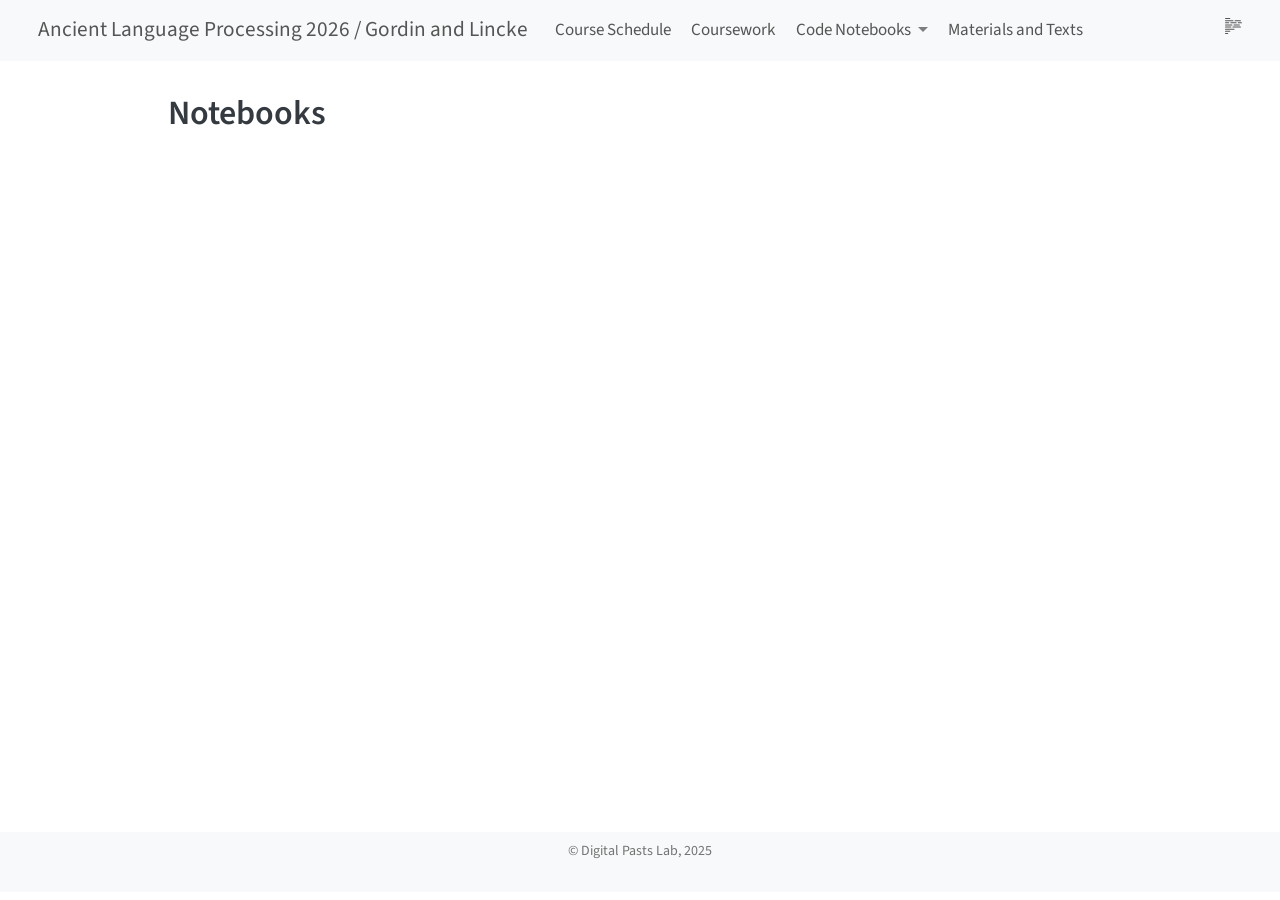
==== docs/notebooks/index.html @ a2f08568 "update ALP 2026 schedule" ====
<!DOCTYPE html>
<html xmlns="http://www.w3.org/1999/xhtml" lang="en" xml:lang="en"><head>

<meta charset="utf-8">
<meta name="generator" content="quarto-1.7.34">

<meta name="viewport" content="width=device-width, initial-scale=1.0, user-scalable=yes">


<title>Notebooks – Ancient Language Processing 2026 / Gordin and Lincke</title>
<style>
code{white-space: pre-wrap;}
span.smallcaps{font-variant: small-caps;}
div.columns{display: flex; gap: min(4vw, 1.5em);}
div.column{flex: auto; overflow-x: auto;}
div.hanging-indent{margin-left: 1.5em; text-indent: -1.5em;}
ul.task-list{list-style: none;}
ul.task-list li input[type="checkbox"] {
  width: 0.8em;
  margin: 0 0.8em 0.2em -1em; /* quarto-specific, see https://github.com/quarto-dev/quarto-cli/issues/4556 */ 
  vertical-align: middle;
}
</style>


<script src="../site_libs/quarto-nav/quarto-nav.js"></script>
<script src="../site_libs/quarto-nav/headroom.min.js"></script>
<script src="../site_libs/clipboard/clipboard.min.js"></script>
<script src="../site_libs/quarto-search/autocomplete.umd.js"></script>
<script src="../site_libs/quarto-search/fuse.min.js"></script>
<script src="../site_libs/quarto-search/quarto-search.js"></script>
<meta name="quarto:offset" content="../">
<script src="../site_libs/quarto-html/quarto.js" type="module"></script>
<script src="../site_libs/quarto-html/tabsets/tabsets.js" type="module"></script>
<script src="../site_libs/quarto-html/popper.min.js"></script>
<script src="../site_libs/quarto-html/tippy.umd.min.js"></script>
<script src="../site_libs/quarto-html/anchor.min.js"></script>
<link href="../site_libs/quarto-html/tippy.css" rel="stylesheet">
<link href="../site_libs/quarto-html/quarto-syntax-highlighting-c8ad9e5dbd60b7b70b38521ab19b7da4.css" rel="stylesheet" id="quarto-text-highlighting-styles">
<script src="../site_libs/bootstrap/bootstrap.min.js"></script>
<link href="../site_libs/bootstrap/bootstrap-icons.css" rel="stylesheet">
<link href="../site_libs/bootstrap/bootstrap-800d58d8a656452b2cf839acf4fa445e.min.css" rel="stylesheet" append-hash="true" id="quarto-bootstrap" data-mode="light">
<script id="quarto-search-options" type="application/json">{
  "location": "navbar",
  "copy-button": false,
  "collapse-after": 3,
  "panel-placement": "end",
  "type": "overlay",
  "limit": 50,
  "keyboard-shortcut": [
    "f",
    "/",
    "s"
  ],
  "show-item-context": false,
  "language": {
    "search-no-results-text": "No results",
    "search-matching-documents-text": "matching documents",
    "search-copy-link-title": "Copy link to search",
    "search-hide-matches-text": "Hide additional matches",
    "search-more-match-text": "more match in this document",
    "search-more-matches-text": "more matches in this document",
    "search-clear-button-title": "Clear",
    "search-text-placeholder": "",
    "search-detached-cancel-button-title": "Cancel",
    "search-submit-button-title": "Submit",
    "search-label": "Search"
  }
}</script>
<link rel="preconnect" href="https://fonts.googleapis.com">
<link rel="preconnect" href="https://fonts.gstatic.com" crossorigin="">
<link href="https://fonts.googleapis.com/css2?family=Alef:wght@400;700&amp;display=swap" rel="stylesheet">


<link rel="stylesheet" href="../styles.css">
<meta property="og:title" content="Notebooks – Ancient Language Processing 2026 / Gordin and Lincke">
<meta property="og:site_name" content="Ancient Language Processing 2026 / Gordin and Lincke">
</head>

<body class="nav-fixed quarto-light">

<div id="quarto-search-results"></div>
  <header id="quarto-header" class="headroom fixed-top">
    <nav class="navbar navbar-expand-lg " data-bs-theme="dark">
      <div class="navbar-container container-fluid">
      <div class="navbar-brand-container mx-auto">
    <a href="../index.html" class="navbar-brand navbar-brand-logo">
    <img src="../digpasts_logo.png" alt="" class="navbar-logo">
    </a>
    <a class="navbar-brand" href="../index.html">
    <span class="navbar-title">Ancient Language Processing 2026 / Gordin and Lincke</span>
    </a>
  </div>
            <div id="quarto-search" class="" title="Search"></div>
          <button class="navbar-toggler" type="button" data-bs-toggle="collapse" data-bs-target="#navbarCollapse" aria-controls="navbarCollapse" role="menu" aria-expanded="false" aria-label="Toggle navigation" onclick="if (window.quartoToggleHeadroom) { window.quartoToggleHeadroom(); }">
  <span class="navbar-toggler-icon"></span>
</button>
          <div class="collapse navbar-collapse" id="navbarCollapse">
            <ul class="navbar-nav navbar-nav-scroll me-auto">
  <li class="nav-item">
    <a class="nav-link" href="../about.html"> 
<span class="menu-text">Course Schedule</span></a>
  </li>  
  <li class="nav-item">
    <a class="nav-link" href="../coursework.html"> 
<span class="menu-text">Coursework</span></a>
  </li>  
  <li class="nav-item dropdown ">
    <a class="nav-link dropdown-toggle" href="#" id="nav-menu-code-notebooks" role="link" data-bs-toggle="dropdown" aria-expanded="false">
 <span class="menu-text">Code Notebooks</span>
    </a>
    <ul class="dropdown-menu" aria-labelledby="nav-menu-code-notebooks">    
        <li>
    <a class="dropdown-item" href="../notebooks/index.html">
 <span class="dropdown-text">Notebooks</span></a>
  </li>  
        <li>
    <a class="dropdown-item" href="../notebooks/01_colab_intro.html">
 <span class="dropdown-text">Colab Intro</span></a>
  </li>  
        <li>
    <a class="dropdown-item" href="../notebooks/02_Python_Brush_up.html">
 <span class="dropdown-text">Python Brush up</span></a>
  </li>  
        <li>
    <a class="dropdown-item" href="../notebooks/03_VectorizingTexts.html">
 <span class="dropdown-text">Vectorizing Texts</span></a>
  </li>  
    </ul>
  </li>
  <li class="nav-item">
    <a class="nav-link" href="../resources.html"> 
<span class="menu-text">Materials and Texts</span></a>
  </li>  
</ul>
          </div> <!-- /navcollapse -->
            <div class="quarto-navbar-tools">
  <a href="" class="quarto-reader-toggle quarto-navigation-tool px-1" onclick="window.quartoToggleReader(); return false;" title="Toggle reader mode">
  <div class="quarto-reader-toggle-btn">
  <i class="bi"></i>
  </div>
</a>
</div>
      </div> <!-- /container-fluid -->
    </nav>
</header>
<!-- content -->
<div id="quarto-content" class="quarto-container page-columns page-rows-contents page-layout-article page-navbar">
<!-- sidebar -->
<!-- margin-sidebar -->
    <div id="quarto-margin-sidebar" class="sidebar margin-sidebar zindex-bottom">
        
    </div>
<!-- main -->
<main class="content" id="quarto-document-content">

<header id="title-block-header" class="quarto-title-block default">
<div class="quarto-title">
<h1 class="title">Notebooks</h1>
</div>



<div class="quarto-title-meta">

    
  
    
  </div>
  


</header>





</main> <!-- /main -->
<script id="quarto-html-after-body" type="application/javascript">
  window.document.addEventListener("DOMContentLoaded", function (event) {
    const icon = "";
    const anchorJS = new window.AnchorJS();
    anchorJS.options = {
      placement: 'right',
      icon: icon
    };
    anchorJS.add('.anchored');
    const isCodeAnnotation = (el) => {
      for (const clz of el.classList) {
        if (clz.startsWith('code-annotation-')) {                     
          return true;
        }
      }
      return false;
    }
    const onCopySuccess = function(e) {
      // button target
      const button = e.trigger;
      // don't keep focus
      button.blur();
      // flash "checked"
      button.classList.add('code-copy-button-checked');
      var currentTitle = button.getAttribute("title");
      button.setAttribute("title", "Copied!");
      let tooltip;
      if (window.bootstrap) {
        button.setAttribute("data-bs-toggle", "tooltip");
        button.setAttribute("data-bs-placement", "left");
        button.setAttribute("data-bs-title", "Copied!");
        tooltip = new bootstrap.Tooltip(button, 
          { trigger: "manual", 
            customClass: "code-copy-button-tooltip",
            offset: [0, -8]});
        tooltip.show();    
      }
      setTimeout(function() {
        if (tooltip) {
          tooltip.hide();
          button.removeAttribute("data-bs-title");
          button.removeAttribute("data-bs-toggle");
          button.removeAttribute("data-bs-placement");
        }
        button.setAttribute("title", currentTitle);
        button.classList.remove('code-copy-button-checked');
      }, 1000);
      // clear code selection
      e.clearSelection();
    }
    const getTextToCopy = function(trigger) {
        const codeEl = trigger.previousElementSibling.cloneNode(true);
        for (const childEl of codeEl.children) {
          if (isCodeAnnotation(childEl)) {
            childEl.remove();
          }
        }
        return codeEl.innerText;
    }
    const clipboard = new window.ClipboardJS('.code-copy-button:not([data-in-quarto-modal])', {
      text: getTextToCopy
    });
    clipboard.on('success', onCopySuccess);
    if (window.document.getElementById('quarto-embedded-source-code-modal')) {
      const clipboardModal = new window.ClipboardJS('.code-copy-button[data-in-quarto-modal]', {
        text: getTextToCopy,
        container: window.document.getElementById('quarto-embedded-source-code-modal')
      });
      clipboardModal.on('success', onCopySuccess);
    }
      var localhostRegex = new RegExp(/^(?:http|https):\/\/localhost\:?[0-9]*\//);
      var mailtoRegex = new RegExp(/^mailto:/);
        var filterRegex = new RegExp('/' + window.location.host + '/');
      var isInternal = (href) => {
          return filterRegex.test(href) || localhostRegex.test(href) || mailtoRegex.test(href);
      }
      // Inspect non-navigation links and adorn them if external
     var links = window.document.querySelectorAll('a[href]:not(.nav-link):not(.navbar-brand):not(.toc-action):not(.sidebar-link):not(.sidebar-item-toggle):not(.pagination-link):not(.no-external):not([aria-hidden]):not(.dropdown-item):not(.quarto-navigation-tool):not(.about-link)');
      for (var i=0; i<links.length; i++) {
        const link = links[i];
        if (!isInternal(link.href)) {
          // undo the damage that might have been done by quarto-nav.js in the case of
          // links that we want to consider external
          if (link.dataset.originalHref !== undefined) {
            link.href = link.dataset.originalHref;
          }
        }
      }
    function tippyHover(el, contentFn, onTriggerFn, onUntriggerFn) {
      const config = {
        allowHTML: true,
        maxWidth: 500,
        delay: 100,
        arrow: false,
        appendTo: function(el) {
            return el.parentElement;
        },
        interactive: true,
        interactiveBorder: 10,
        theme: 'quarto',
        placement: 'bottom-start',
      };
      if (contentFn) {
        config.content = contentFn;
      }
      if (onTriggerFn) {
        config.onTrigger = onTriggerFn;
      }
      if (onUntriggerFn) {
        config.onUntrigger = onUntriggerFn;
      }
      window.tippy(el, config); 
    }
    const noterefs = window.document.querySelectorAll('a[role="doc-noteref"]');
    for (var i=0; i<noterefs.length; i++) {
      const ref = noterefs[i];
      tippyHover(ref, function() {
        // use id or data attribute instead here
        let href = ref.getAttribute('data-footnote-href') || ref.getAttribute('href');
        try { href = new URL(href).hash; } catch {}
        const id = href.replace(/^#\/?/, "");
        const note = window.document.getElementById(id);
        if (note) {
          return note.innerHTML;
        } else {
          return "";
        }
      });
    }
    const xrefs = window.document.querySelectorAll('a.quarto-xref');
    const processXRef = (id, note) => {
      // Strip column container classes
      const stripColumnClz = (el) => {
        el.classList.remove("page-full", "page-columns");
        if (el.children) {
          for (const child of el.children) {
            stripColumnClz(child);
          }
        }
      }
      stripColumnClz(note)
      if (id === null || id.startsWith('sec-')) {
        // Special case sections, only their first couple elements
        const container = document.createElement("div");
        if (note.children && note.children.length > 2) {
          container.appendChild(note.children[0].cloneNode(true));
          for (let i = 1; i < note.children.length; i++) {
            const child = note.children[i];
            if (child.tagName === "P" && child.innerText === "") {
              continue;
            } else {
              container.appendChild(child.cloneNode(true));
              break;
            }
          }
          if (window.Quarto?.typesetMath) {
            window.Quarto.typesetMath(container);
          }
          return container.innerHTML
        } else {
          if (window.Quarto?.typesetMath) {
            window.Quarto.typesetMath(note);
          }
          return note.innerHTML;
        }
      } else {
        // Remove any anchor links if they are present
        const anchorLink = note.querySelector('a.anchorjs-link');
        if (anchorLink) {
          anchorLink.remove();
        }
        if (window.Quarto?.typesetMath) {
          window.Quarto.typesetMath(note);
        }
        if (note.classList.contains("callout")) {
          return note.outerHTML;
        } else {
          return note.innerHTML;
        }
      }
    }
    for (var i=0; i<xrefs.length; i++) {
      const xref = xrefs[i];
      tippyHover(xref, undefined, function(instance) {
        instance.disable();
        let url = xref.getAttribute('href');
        let hash = undefined; 
        if (url.startsWith('#')) {
          hash = url;
        } else {
          try { hash = new URL(url).hash; } catch {}
        }
        if (hash) {
          const id = hash.replace(/^#\/?/, "");
          const note = window.document.getElementById(id);
          if (note !== null) {
            try {
              const html = processXRef(id, note.cloneNode(true));
              instance.setContent(html);
            } finally {
              instance.enable();
              instance.show();
            }
          } else {
            // See if we can fetch this
            fetch(url.split('#')[0])
            .then(res => res.text())
            .then(html => {
              const parser = new DOMParser();
              const htmlDoc = parser.parseFromString(html, "text/html");
              const note = htmlDoc.getElementById(id);
              if (note !== null) {
                const html = processXRef(id, note);
                instance.setContent(html);
              } 
            }).finally(() => {
              instance.enable();
              instance.show();
            });
          }
        } else {
          // See if we can fetch a full url (with no hash to target)
          // This is a special case and we should probably do some content thinning / targeting
          fetch(url)
          .then(res => res.text())
          .then(html => {
            const parser = new DOMParser();
            const htmlDoc = parser.parseFromString(html, "text/html");
            const note = htmlDoc.querySelector('main.content');
            if (note !== null) {
              // This should only happen for chapter cross references
              // (since there is no id in the URL)
              // remove the first header
              if (note.children.length > 0 && note.children[0].tagName === "HEADER") {
                note.children[0].remove();
              }
              const html = processXRef(null, note);
              instance.setContent(html);
            } 
          }).finally(() => {
            instance.enable();
            instance.show();
          });
        }
      }, function(instance) {
      });
    }
        let selectedAnnoteEl;
        const selectorForAnnotation = ( cell, annotation) => {
          let cellAttr = 'data-code-cell="' + cell + '"';
          let lineAttr = 'data-code-annotation="' +  annotation + '"';
          const selector = 'span[' + cellAttr + '][' + lineAttr + ']';
          return selector;
        }
        const selectCodeLines = (annoteEl) => {
          const doc = window.document;
          const targetCell = annoteEl.getAttribute("data-target-cell");
          const targetAnnotation = annoteEl.getAttribute("data-target-annotation");
          const annoteSpan = window.document.querySelector(selectorForAnnotation(targetCell, targetAnnotation));
          const lines = annoteSpan.getAttribute("data-code-lines").split(",");
          const lineIds = lines.map((line) => {
            return targetCell + "-" + line;
          })
          let top = null;
          let height = null;
          let parent = null;
          if (lineIds.length > 0) {
              //compute the position of the single el (top and bottom and make a div)
              const el = window.document.getElementById(lineIds[0]);
              top = el.offsetTop;
              height = el.offsetHeight;
              parent = el.parentElement.parentElement;
            if (lineIds.length > 1) {
              const lastEl = window.document.getElementById(lineIds[lineIds.length - 1]);
              const bottom = lastEl.offsetTop + lastEl.offsetHeight;
              height = bottom - top;
            }
            if (top !== null && height !== null && parent !== null) {
              // cook up a div (if necessary) and position it 
              let div = window.document.getElementById("code-annotation-line-highlight");
              if (div === null) {
                div = window.document.createElement("div");
                div.setAttribute("id", "code-annotation-line-highlight");
                div.style.position = 'absolute';
                parent.appendChild(div);
              }
              div.style.top = top - 2 + "px";
              div.style.height = height + 4 + "px";
              div.style.left = 0;
              let gutterDiv = window.document.getElementById("code-annotation-line-highlight-gutter");
              if (gutterDiv === null) {
                gutterDiv = window.document.createElement("div");
                gutterDiv.setAttribute("id", "code-annotation-line-highlight-gutter");
                gutterDiv.style.position = 'absolute';
                const codeCell = window.document.getElementById(targetCell);
                const gutter = codeCell.querySelector('.code-annotation-gutter');
                gutter.appendChild(gutterDiv);
              }
              gutterDiv.style.top = top - 2 + "px";
              gutterDiv.style.height = height + 4 + "px";
            }
            selectedAnnoteEl = annoteEl;
          }
        };
        const unselectCodeLines = () => {
          const elementsIds = ["code-annotation-line-highlight", "code-annotation-line-highlight-gutter"];
          elementsIds.forEach((elId) => {
            const div = window.document.getElementById(elId);
            if (div) {
              div.remove();
            }
          });
          selectedAnnoteEl = undefined;
        };
          // Handle positioning of the toggle
      window.addEventListener(
        "resize",
        throttle(() => {
          elRect = undefined;
          if (selectedAnnoteEl) {
            selectCodeLines(selectedAnnoteEl);
          }
        }, 10)
      );
      function throttle(fn, ms) {
      let throttle = false;
      let timer;
        return (...args) => {
          if(!throttle) { // first call gets through
              fn.apply(this, args);
              throttle = true;
          } else { // all the others get throttled
              if(timer) clearTimeout(timer); // cancel #2
              timer = setTimeout(() => {
                fn.apply(this, args);
                timer = throttle = false;
              }, ms);
          }
        };
      }
        // Attach click handler to the DT
        const annoteDls = window.document.querySelectorAll('dt[data-target-cell]');
        for (const annoteDlNode of annoteDls) {
          annoteDlNode.addEventListener('click', (event) => {
            const clickedEl = event.target;
            if (clickedEl !== selectedAnnoteEl) {
              unselectCodeLines();
              const activeEl = window.document.querySelector('dt[data-target-cell].code-annotation-active');
              if (activeEl) {
                activeEl.classList.remove('code-annotation-active');
              }
              selectCodeLines(clickedEl);
              clickedEl.classList.add('code-annotation-active');
            } else {
              // Unselect the line
              unselectCodeLines();
              clickedEl.classList.remove('code-annotation-active');
            }
          });
        }
    const findCites = (el) => {
      const parentEl = el.parentElement;
      if (parentEl) {
        const cites = parentEl.dataset.cites;
        if (cites) {
          return {
            el,
            cites: cites.split(' ')
          };
        } else {
          return findCites(el.parentElement)
        }
      } else {
        return undefined;
      }
    };
    var bibliorefs = window.document.querySelectorAll('a[role="doc-biblioref"]');
    for (var i=0; i<bibliorefs.length; i++) {
      const ref = bibliorefs[i];
      const citeInfo = findCites(ref);
      if (citeInfo) {
        tippyHover(citeInfo.el, function() {
          var popup = window.document.createElement('div');
          citeInfo.cites.forEach(function(cite) {
            var citeDiv = window.document.createElement('div');
            citeDiv.classList.add('hanging-indent');
            citeDiv.classList.add('csl-entry');
            var biblioDiv = window.document.getElementById('ref-' + cite);
            if (biblioDiv) {
              citeDiv.innerHTML = biblioDiv.innerHTML;
            }
            popup.appendChild(citeDiv);
          });
          return popup.innerHTML;
        });
      }
    }
  });
  </script>
</div> <!-- /content -->
<footer class="footer">
  <div class="nav-footer">
    <div class="nav-footer-left">
      <ul class="footer-items list-unstyled">
    <li class="nav-item compact">
    <a class="nav-link" href="https://github.com/DigitalPasts">
      <i class="bi bi-github" role="img" aria-label="DigPasts GitHub">
</i> 
    </a>
  </li>  
    <li class="nav-item compact">
    <a class="nav-link" href="https://twitter.com/shgordin">
      <i class="bi bi-twitter" role="img" aria-label="Shai Gordin Twitter">
</i> 
    </a>
  </li>  
    <li class="nav-item compact">
    <a class="nav-link" href="mailto:digpasts@gmail.com">
      <i class="bi bi-envelope" role="img">
</i> 
    </a>
  </li>  
</ul>
    </div>   
    <div class="nav-footer-center">
<p>© Digital Pasts Lab, 2025</p>
</div>
    <div class="nav-footer-right">
      &nbsp;
    </div>
  </div>
</footer>




</body></html>
---- docs/site_libs/quarto-html/quarto-syntax-highlighting-c8ad9e5dbd60b7b70b38521ab19b7da4.css ----
/* quarto syntax highlight colors */
:root {
  --quarto-hl-ot-color: #003B4F;
  --quarto-hl-at-color: #657422;
  --quarto-hl-ss-color: #20794D;
  --quarto-hl-an-color: #5E5E5E;
  --quarto-hl-fu-color: #4758AB;
  --quarto-hl-st-color: #20794D;
  --quarto-hl-cf-color: #003B4F;
  --quarto-hl-op-color: #5E5E5E;
  --quarto-hl-er-color: #AD0000;
  --quarto-hl-bn-color: #AD0000;
  --quarto-hl-al-color: #AD0000;
  --quarto-hl-va-color: #111111;
  --quarto-hl-bu-color: inherit;
  --quarto-hl-ex-color: inherit;
  --quarto-hl-pp-color: #AD0000;
  --quarto-hl-in-color: #5E5E5E;
  --quarto-hl-vs-color: #20794D;
  --quarto-hl-wa-color: #5E5E5E;
  --quarto-hl-do-color: #5E5E5E;
  --quarto-hl-im-color: #00769E;
  --quarto-hl-ch-color: #20794D;
  --quarto-hl-dt-color: #AD0000;
  --quarto-hl-fl-color: #AD0000;
  --quarto-hl-co-color: #5E5E5E;
  --quarto-hl-cv-color: #5E5E5E;
  --quarto-hl-cn-color: #8f5902;
  --quarto-hl-sc-color: #5E5E5E;
  --quarto-hl-dv-color: #AD0000;
  --quarto-hl-kw-color: #003B4F;
}

/* other quarto variables */
:root {
  --quarto-font-monospace: SFMono-Regular, Menlo, Monaco, Consolas, "Liberation Mono", "Courier New", monospace;
}

/* syntax highlight based on Pandoc's rules */
pre > code.sourceCode > span {
  color: #003B4F;
}

code.sourceCode > span {
  color: #003B4F;
}

div.sourceCode,
div.sourceCode pre.sourceCode {
  color: #003B4F;
}

/* Normal */
code span {
  color: #003B4F;
}

/* Alert */
code span.al {
  color: #AD0000;
  font-style: inherit;
}

/* Annotation */
code span.an {
  color: #5E5E5E;
  font-style: inherit;
}

/* Attribute */
code span.at {
  color: #657422;
  font-style: inherit;
}

/* BaseN */
code span.bn {
  color: #AD0000;
  font-style: inherit;
}

/* BuiltIn */
code span.bu {
  font-style: inherit;
}

/* ControlFlow */
code span.cf {
  color: #003B4F;
  font-weight: bold;
  font-style: inherit;
}

/* Char */
code span.ch {
  color: #20794D;
  font-style: inherit;
}

/* Constant */
code span.cn {
  color: #8f5902;
  font-style: inherit;
}

/* Comment */
code span.co {
  color: #5E5E5E;
  font-style: inherit;
}

/* CommentVar */
code span.cv {
  color: #5E5E5E;
  font-style: italic;
}

/* Documentation */
code span.do {
  color: #5E5E5E;
  font-style: italic;
}

/* DataType */
code span.dt {
  color: #AD0000;
  font-style: inherit;
}

/* DecVal */
code span.dv {
  color: #AD0000;
  font-style: inherit;
}

/* Error */
code span.er {
  color: #AD0000;
  font-style: inherit;
}

/* Extension */
code span.ex {
  font-style: inherit;
}

/* Float */
code span.fl {
  color: #AD0000;
  font-style: inherit;
}

/* Function */
code span.fu {
  color: #4758AB;
  font-style: inherit;
}

/* Import */
code span.im {
  color: #00769E;
  font-style: inherit;
}

/* Information */
code span.in {
  color: #5E5E5E;
  font-style: inherit;
}

/* Keyword */
code span.kw {
  color: #003B4F;
  font-weight: bold;
  font-style: inherit;
}

/* Operator */
code span.op {
  color: #5E5E5E;
  font-style: inherit;
}

/* Other */
code span.ot {
  color: #003B4F;
  font-style: inherit;
}

/* Preprocessor */
code span.pp {
  color: #AD0000;
  font-style: inherit;
}

/* SpecialChar */
code span.sc {
  color: #5E5E5E;
  font-style: inherit;
}

/* SpecialString */
code span.ss {
  color: #20794D;
  font-style: inherit;
}

/* String */
code span.st {
  color: #20794D;
  font-style: inherit;
}

/* Variable */
code span.va {
  color: #111111;
  font-style: inherit;
}

/* VerbatimString */
code span.vs {
  color: #20794D;
  font-style: inherit;
}

/* Warning */
code span.wa {
  color: #5E5E5E;
  font-style: italic;
}

.prevent-inlining {
  content: "</";
}

/*# sourceMappingURL=405ffa06017179012420079c49e771b5.css.map */
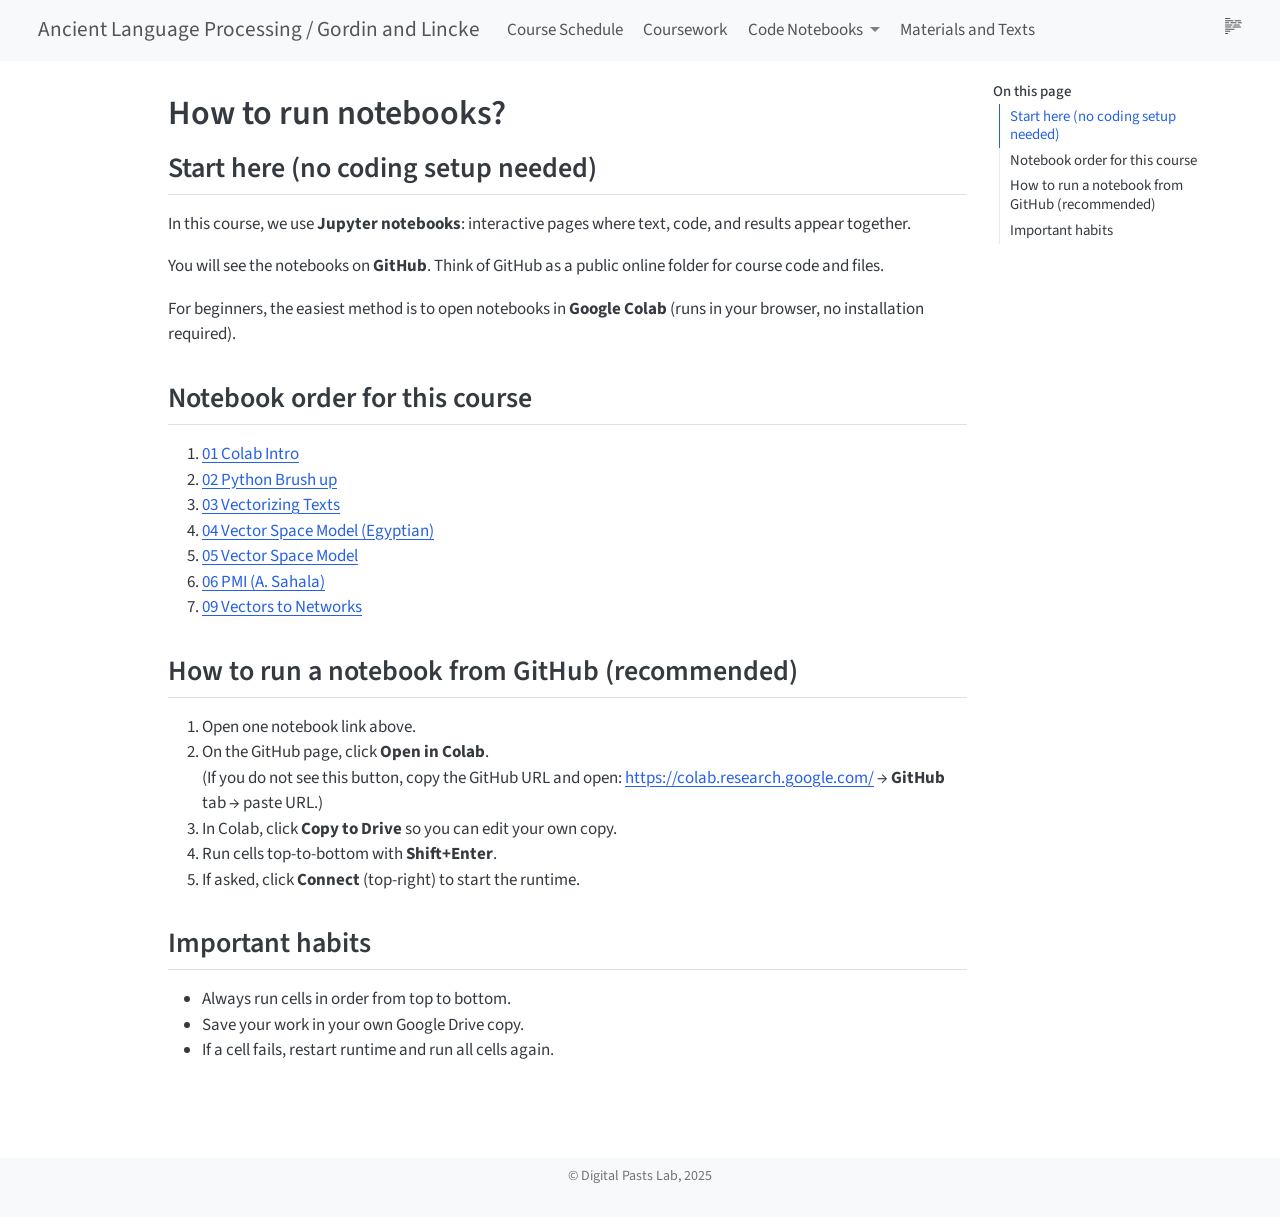
==== commit 1db3b265: "update notebooks" ====
--- a/docs/notebooks/index.html
+++ b/docs/notebooks/index.html
@@ -7,7 +7,7 @@
 <meta name="viewport" content="width=device-width, initial-scale=1.0, user-scalable=yes">
 
 
-<title>Notebooks – Ancient Language Processing 2026 / Gordin and Lincke</title>
+<title>How to run notebooks? – Ancient Language Processing / Gordin and Lincke</title>
 <style>
 code{white-space: pre-wrap;}
 span.smallcaps{font-variant: small-caps;}
@@ -73,8 +73,9 @@
 
 
 <link rel="stylesheet" href="../styles.css">
-<meta property="og:title" content="Notebooks – Ancient Language Processing 2026 / Gordin and Lincke">
-<meta property="og:site_name" content="Ancient Language Processing 2026 / Gordin and Lincke">
+<meta property="og:title" content="How to run notebooks? – Ancient Language Processing / Gordin and Lincke">
+<meta property="og:description" content="">
+<meta property="og:site_name" content="Ancient Language Processing / Gordin and Lincke">
 </head>
 
 <body class="nav-fixed quarto-light">
@@ -88,7 +89,7 @@
     <img src="../digpasts_logo.png" alt="" class="navbar-logo">
     </a>
     <a class="navbar-brand" href="../index.html">
-    <span class="navbar-title">Ancient Language Processing 2026 / Gordin and Lincke</span>
+    <span class="navbar-title">Ancient Language Processing / Gordin and Lincke</span>
     </a>
   </div>
             <div id="quarto-search" class="" title="Search"></div>
@@ -148,15 +149,24 @@
 <div id="quarto-content" class="quarto-container page-columns page-rows-contents page-layout-article page-navbar">
 <!-- sidebar -->
 <!-- margin-sidebar -->
-    <div id="quarto-margin-sidebar" class="sidebar margin-sidebar zindex-bottom">
-        
+    <div id="quarto-margin-sidebar" class="sidebar margin-sidebar">
+        <nav id="TOC" role="doc-toc" class="toc-active">
+    <h2 id="toc-title">On this page</h2>
+   
+  <ul>
+  <li><a href="#start-here-no-coding-setup-needed" id="toc-start-here-no-coding-setup-needed" class="nav-link active" data-scroll-target="#start-here-no-coding-setup-needed">Start here (no coding setup needed)</a></li>
+  <li><a href="#notebook-order-for-this-course" id="toc-notebook-order-for-this-course" class="nav-link" data-scroll-target="#notebook-order-for-this-course">Notebook order for this course</a></li>
+  <li><a href="#how-to-run-a-notebook-from-github-recommended" id="toc-how-to-run-a-notebook-from-github-recommended" class="nav-link" data-scroll-target="#how-to-run-a-notebook-from-github-recommended">How to run a notebook from GitHub (recommended)</a></li>
+  <li><a href="#important-habits" id="toc-important-habits" class="nav-link" data-scroll-target="#important-habits">Important habits</a></li>
+  </ul>
+</nav>
     </div>
 <!-- main -->
 <main class="content" id="quarto-document-content">
 
 <header id="title-block-header" class="quarto-title-block default">
 <div class="quarto-title">
-<h1 class="title">Notebooks</h1>
+<h1 class="title">How to run notebooks?</h1>
 </div>
 
 
@@ -173,8 +183,45 @@
 </header>
 
 
-
-
+<section id="start-here-no-coding-setup-needed" class="level2">
+<h2 class="anchored" data-anchor-id="start-here-no-coding-setup-needed">Start here (no coding setup needed)</h2>
+<p>In this course, we use <strong>Jupyter notebooks</strong>: interactive pages where text, code, and results appear together.</p>
+<p>You will see the notebooks on <strong>GitHub</strong>. Think of GitHub as a public online folder for course code and files.</p>
+<p>For beginners, the easiest method is to open notebooks in <strong>Google Colab</strong> (runs in your browser, no installation required).</p>
+</section>
+<section id="notebook-order-for-this-course" class="level2">
+<h2 class="anchored" data-anchor-id="notebook-order-for-this-course">Notebook order for this course</h2>
+<ol type="1">
+<li><a href="https://github.com/DigitalPasts/alpcourse/blob/main/notebooks/01_colab_intro.ipynb">01 Colab Intro</a></li>
+<li><a href="https://github.com/DigitalPasts/alpcourse/blob/main/notebooks/02_Python_Brush_up.ipynb">02 Python Brush up</a></li>
+<li><a href="https://github.com/DigitalPasts/alpcourse/blob/main/notebooks/03_VectorizingTexts.ipynb">03 Vectorizing Texts</a></li>
+<li><a href="https://github.com/DigitalPasts/alpcourse/blob/main/notebooks/04_Vector_Space_Model_Egyptian.ipynb">04 Vector Space Model (Egyptian)</a></li>
+<li><a href="https://github.com/DigitalPasts/alpcourse/blob/main/notebooks/05_Vector_Space_Model.ipynb">05 Vector Space Model</a></li>
+<li><a href="https://github.com/DigitalPasts/alpcourse/blob/main/notebooks/06_PMI_ASahala.ipynb">06 PMI (A. Sahala)</a></li>
+<li><a href="https://github.com/DigitalPasts/alpcourse/blob/main/notebooks/09_Vectors_to_Networks.ipynb">09 Vectors to Networks</a></li>
+</ol>
+</section>
+<section id="how-to-run-a-notebook-from-github-recommended" class="level2">
+<h2 class="anchored" data-anchor-id="how-to-run-a-notebook-from-github-recommended">How to run a notebook from GitHub (recommended)</h2>
+<ol type="1">
+<li>Open one notebook link above.</li>
+<li>On the GitHub page, click <strong>Open in Colab</strong>.<br>
+(If you do not see this button, copy the GitHub URL and open: <a href="https://colab.research.google.com/" class="uri">https://colab.research.google.com/</a> → <strong>GitHub</strong> tab → paste URL.)</li>
+<li>In Colab, click <strong>Copy to Drive</strong> so you can edit your own copy.</li>
+<li>Run cells top-to-bottom with <strong>Shift+Enter</strong>.</li>
+<li>If asked, click <strong>Connect</strong> (top-right) to start the runtime.</li>
+</ol>
+</section>
+<section id="important-habits" class="level2">
+<h2 class="anchored" data-anchor-id="important-habits">Important habits</h2>
+<ul>
+<li>Always run cells in order from top to bottom.</li>
+<li>Save your work in your own Google Drive copy.</li>
+<li>If a cell fails, restart runtime and run all cells again.</li>
+</ul>
+
+
+</section>
 
 </main> <!-- /main -->
 <script id="quarto-html-after-body" type="application/javascript">
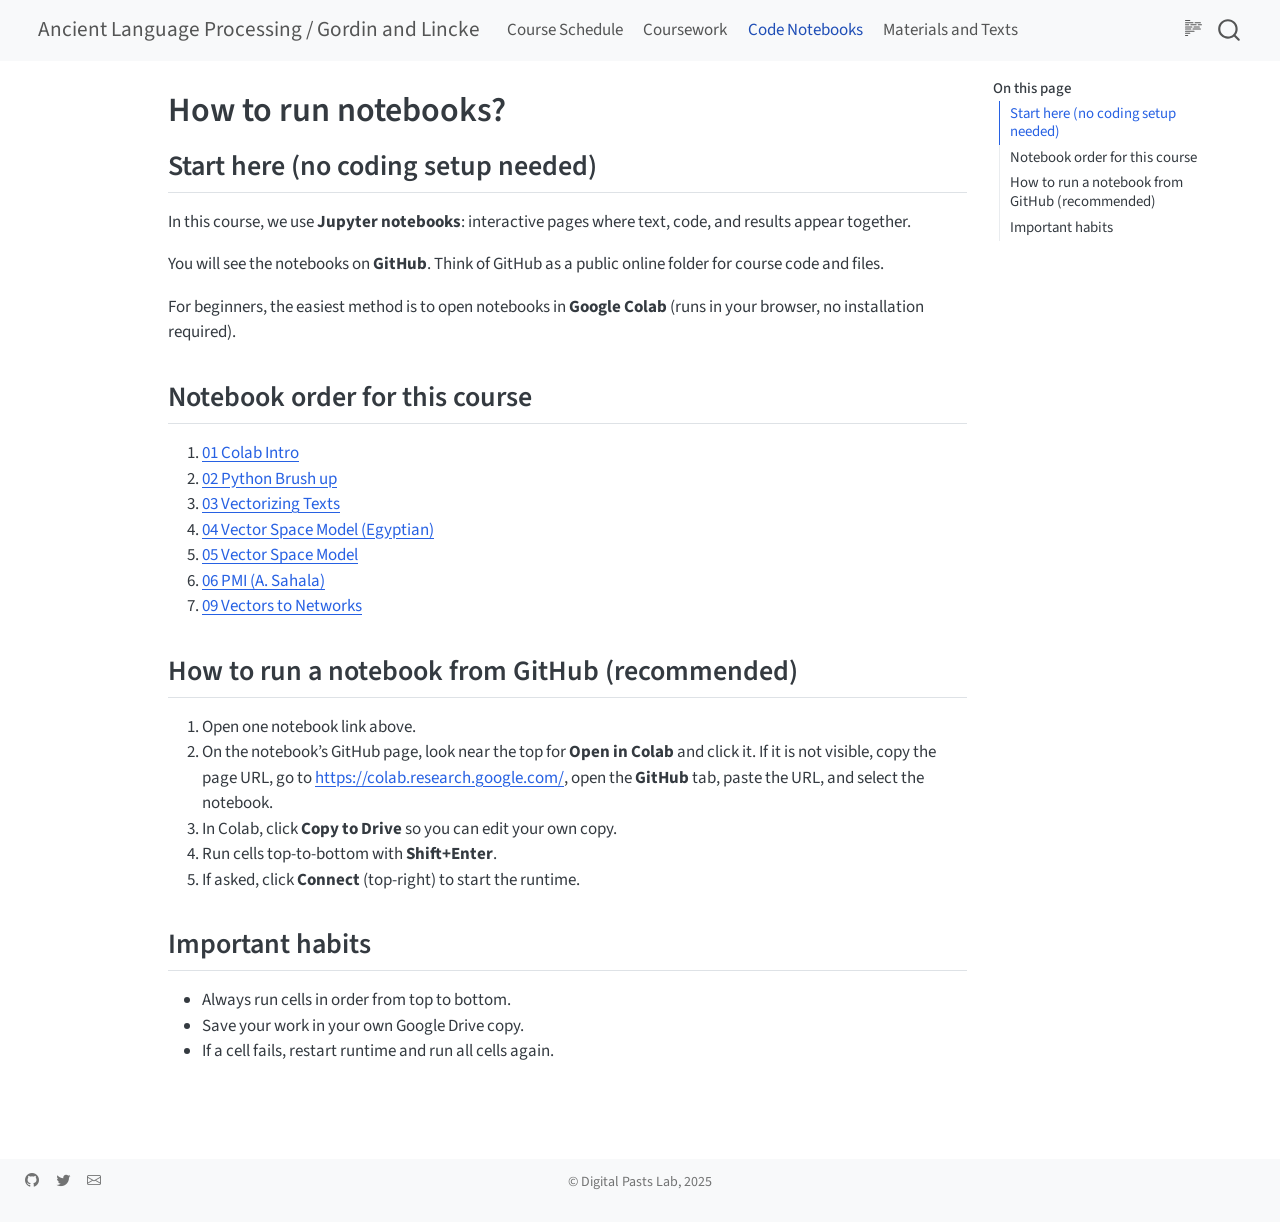
==== commit cce861db: "Prepare first class: update notebook 02, schedule, nav, and coursework - notebooks/02: replace Akkad" ====
--- a/docs/notebooks/index.html
+++ b/docs/notebooks/index.html
@@ -106,29 +106,10 @@
     <a class="nav-link" href="../coursework.html"> 
 <span class="menu-text">Coursework</span></a>
   </li>  
-  <li class="nav-item dropdown ">
-    <a class="nav-link dropdown-toggle" href="#" id="nav-menu-code-notebooks" role="link" data-bs-toggle="dropdown" aria-expanded="false">
- <span class="menu-text">Code Notebooks</span>
-    </a>
-    <ul class="dropdown-menu" aria-labelledby="nav-menu-code-notebooks">    
-        <li>
-    <a class="dropdown-item" href="../notebooks/index.html">
- <span class="dropdown-text">Notebooks</span></a>
+  <li class="nav-item">
+    <a class="nav-link active" href="../notebooks/index.html" aria-current="page"> 
+<span class="menu-text">Code Notebooks</span></a>
   </li>  
-        <li>
-    <a class="dropdown-item" href="../notebooks/01_colab_intro.html">
- <span class="dropdown-text">Colab Intro</span></a>
-  </li>  
-        <li>
-    <a class="dropdown-item" href="../notebooks/02_Python_Brush_up.html">
- <span class="dropdown-text">Python Brush up</span></a>
-  </li>  
-        <li>
-    <a class="dropdown-item" href="../notebooks/03_VectorizingTexts.html">
- <span class="dropdown-text">Vectorizing Texts</span></a>
-  </li>  
-    </ul>
-  </li>
   <li class="nav-item">
     <a class="nav-link" href="../resources.html"> 
 <span class="menu-text">Materials and Texts</span></a>
@@ -205,8 +186,7 @@
 <h2 class="anchored" data-anchor-id="how-to-run-a-notebook-from-github-recommended">How to run a notebook from GitHub (recommended)</h2>
 <ol type="1">
 <li>Open one notebook link above.</li>
-<li>On the GitHub page, click <strong>Open in Colab</strong>.<br>
-(If you do not see this button, copy the GitHub URL and open: <a href="https://colab.research.google.com/" class="uri">https://colab.research.google.com/</a> → <strong>GitHub</strong> tab → paste URL.)</li>
+<li>On the notebook’s GitHub page, look near the top for <strong>Open in Colab</strong> and click it. If it is not visible, copy the page URL, go to <a href="https://colab.research.google.com/" class="uri">https://colab.research.google.com/</a>, open the <strong>GitHub</strong> tab, paste the URL, and select the notebook.</li>
 <li>In Colab, click <strong>Copy to Drive</strong> so you can edit your own copy.</li>
 <li>Run cells top-to-bottom with <strong>Shift+Enter</strong>.</li>
 <li>If asked, click <strong>Connect</strong> (top-right) to start the runtime.</li>
